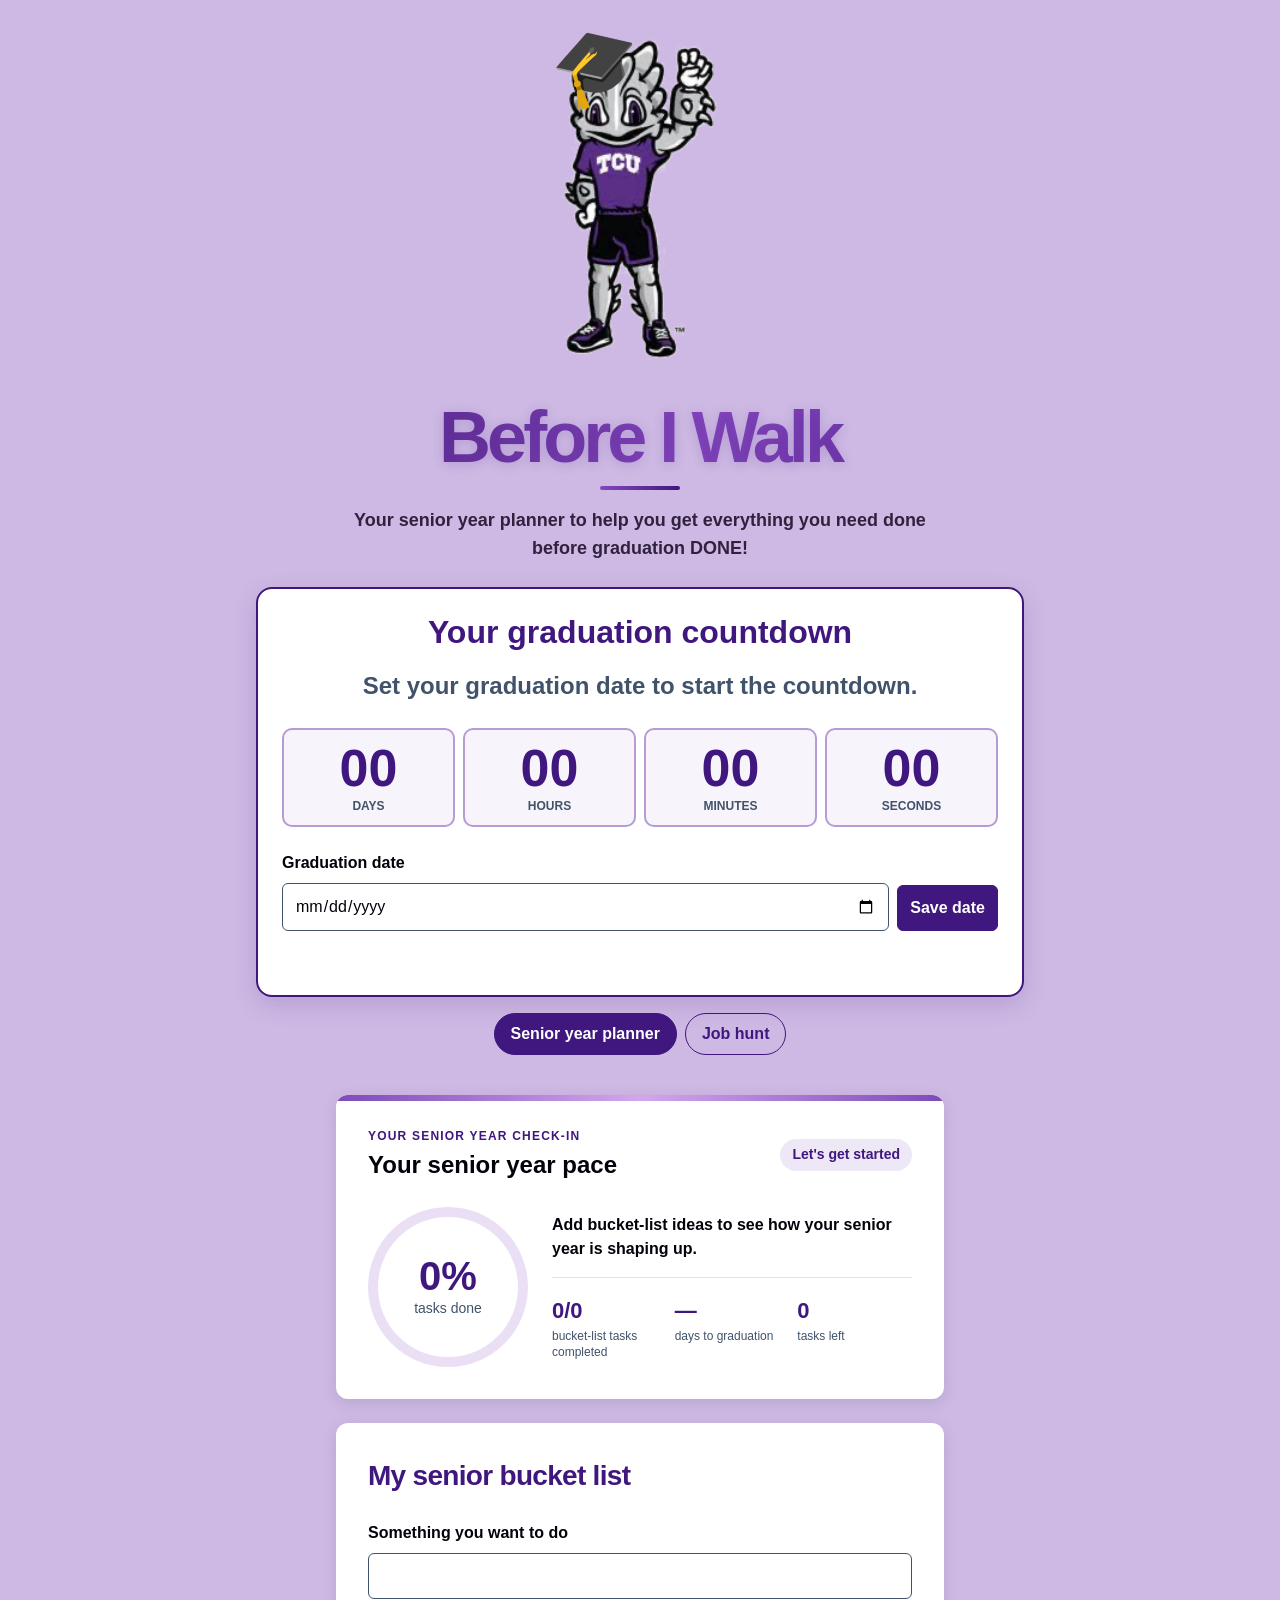
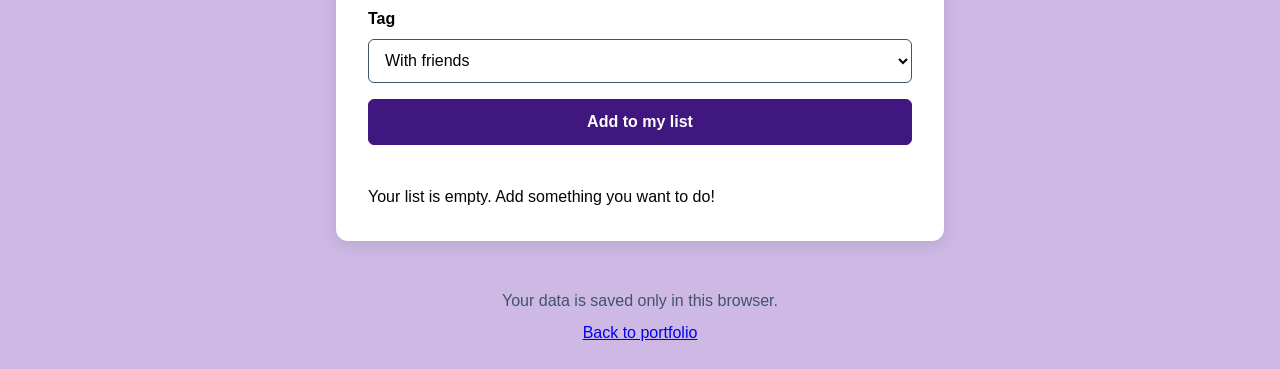
==== projects/project-zed/index.html @ 580577dc "Archive course projects and add Project Zed Co-authored-by: Copilot <223556219+Copilot@users.noreply" ====
<!DOCTYPE html>
<html lang="en">
<head>
    <meta charset="UTF-8">
    <meta name="viewport" content="width=device-width, initial-scale=1.0">
    <meta name="description" content="A countdown to graduation day.">
    <title>Before I Walk | Graduation Countdown</title>
    <link rel="stylesheet" href="css/styles.css">
    <script src="js/app.js" defer></script>
</head>
<body>
    <header class="site-header">
        <div class="super-frog">
            <img src="images/super-frog.png" alt="Super Frog wearing a graduation cap">
            <span class="graduation-cap" aria-hidden="true">🎓</span>
        </div>
        <h1>Before I Walk</h1>
        <p>Your senior year planner to help you get everything you need done before graduation DONE!</p>
    </header>

    <section class="countdown-card" aria-labelledby="countdown-title">
        <h2 id="countdown-title">Your graduation countdown</h2>
        <p id="countdown" class="countdown-message" aria-live="polite" aria-atomic="true">
            Set your graduation date to start the countdown.
        </p>
        <div class="countdown-clock" role="timer" aria-label="Time remaining until graduation" aria-live="off">
            <div class="countdown-unit">
                <span id="countdown-days" class="countdown-number">00</span>
                <span class="countdown-unit-label">days</span>
            </div>
            <div class="countdown-unit">
                <span id="countdown-hours" class="countdown-number">00</span>
                <span class="countdown-unit-label">hours</span>
            </div>
            <div class="countdown-unit">
                <span id="countdown-minutes" class="countdown-number">00</span>
                <span class="countdown-unit-label">minutes</span>
            </div>
            <div class="countdown-unit">
                <span id="countdown-seconds" class="countdown-number">00</span>
                <span class="countdown-unit-label">seconds</span>
            </div>
        </div>
        <form id="graduation-form" class="countdown-date-form">
            <label for="graduation-date">Graduation date</label>
            <input id="graduation-date" name="graduation-date" type="date" aria-describedby="form-message">
            <button type="submit">Save date</button>
        </form>
        <p id="form-message" class="form-message" aria-live="polite" aria-atomic="true"></p>
    </section>

    <nav class="site-nav" aria-label="Main navigation">
        <a class="is-current" href="index.html" aria-current="page">Senior year planner</a>
        <a href="applications.html">Job hunt</a>
    </nav>

    <main class="page-content">
        <section class="pace-card" aria-labelledby="pace-title">
            <div class="pace-heading">
                <div>
                    <p class="pace-eyebrow">YOUR SENIOR YEAR CHECK-IN</p>
                    <h2 id="pace-title">Your senior year pace</h2>
                </div>
                <span id="pace-label" class="pace-label">Let's get started</span>
            </div>
            <div class="pace-overview">
                <div
                    id="pace-progress"
                    class="pace-progress"
                    role="progressbar"
                    aria-label="Bucket-list tasks completed"
                    aria-valuemin="0"
                    aria-valuemax="100"
                    aria-valuenow="0"
                >
                    <div class="pace-progress-center">
                        <strong id="items-complete-percent">0%</strong>
                        <span>tasks done</span>
                    </div>
                </div>
                <div class="pace-details">
                    <p id="pace-message" class="pace-message" aria-live="polite" aria-atomic="true"></p>
                    <div class="pace-stats">
                        <div class="pace-stat">
                            <strong id="pace-task-count">0/0</strong>
                            <span>bucket-list tasks completed</span>
                        </div>
                        <div class="pace-stat">
                            <strong id="pace-days-left">—</strong>
                            <span>days to graduation</span>
                        </div>
                        <div class="pace-stat">
                            <strong id="pace-remaining">0</strong>
                            <span>tasks left</span>
                        </div>
                    </div>
                </div>
            </div>
        </section>

        <section class="bucket-list-card" aria-labelledby="bucket-list-title">
            <h2 id="bucket-list-title">My senior bucket list</h2>
            <form id="bucket-list-form">
                <label for="item-text">Something you want to do</label>
                <input id="item-text" name="item-text" type="text" maxlength="120" aria-describedby="form-message">

                <label for="item-tag">Tag</label>
                <select id="item-tag" name="item-tag" aria-describedby="form-message">
                    <option value="with-friends">With friends</option>
                    <option value="free">Free</option>
                    <option value="off-campus">Off campus</option>
                </select>

                <button type="submit">Add to my list</button>
            </form>
            <p id="list-status" class="list-status" aria-live="polite" aria-atomic="true"></p>
            <ul id="bucket-list" class="bucket-list" aria-label="Your bucket list"></ul>
        </section>
    </main>

    <footer class="site-footer">
        <p>Your data is saved only in this browser.</p>
        <p><a href="../../index.html">Back to portfolio</a></p>
    </footer>
</body>
</html>
---- projects/project-zed/css/styles.css ----
:root {
    --color-page: #ceb9e4;
    --color-surface: #ffffff;
    --color-text: #05000a;
    --color-muted: #40536b;
    --color-primary: #3f177e;
    --color-primary-hover: #220441;
    --color-error: #8b1e1e;
    --color-focus: #a33b00;
    --space-small: 0.5rem;
    --space-medium: 1rem;
    --space-large: 1.5rem;
    --space-card: 2rem;
}

* {
    box-sizing: border-box;
}



body {
    min-height: 100vh;
    margin: 0;
    display: flex;
    flex-direction: column;
    background: var(--color-page);
    color: var(--color-text);
    font-family: Arial, Helvetica, sans-serif;
    line-height: 1.5;
}

.site-header,
.site-footer {
    padding: var(--space-large) var(--space-medium);
    text-align: center;
}

.site-header {
    padding: var(--space-large) var(--space-medium);
}

/* NEW: Give Super Frog a large, centered place above the title. */
.super-frog {
    position: relative;
    width: 180px;
    margin: 0 auto var(--space-medium);
}

.super-frog img {
    display: block;
    width: 100%;
    height: auto;
}

/* NEW: Place the cap over Super Frog's head so he appears to be wearing it. */
.graduation-cap {
    position: absolute;
    top: 0.25rem;
    left: calc(28% - 3rem);
    z-index: 1;
    font-size: 4.5rem;
    line-height: 1;
    transform: rotate(-18deg);
}

.site-header h1 {
    margin: 0;
    color: var(--color-primary);
    background: linear-gradient(110deg, #321064, #8546bd 55%, #3f177e);
    background-clip: text;
    -webkit-text-fill-color: transparent;
    font-size: clamp(2.75rem, 8vw, 4.5rem);
    font-weight: 900;
    letter-spacing: -0.055em;
    line-height: 1.05;
    text-shadow: 0 0.125rem 0.75rem rgb(63 23 126 / 18%);
}

.site-header h1::after {
    display: block;
    width: 5rem;
    height: 0.25rem;
    margin: 0.625rem auto 0;
    border-radius: 999px;
    background: linear-gradient(90deg, #8546bd, #3f177e);
    content: "";
}

.site-header p,
.site-footer p {
    margin: var(--space-small) 0 0;
    color: var(--color-muted);
}

.site-header p {
    max-width: 38rem;
    margin: var(--space-medium) auto 0;
    color: #30223e;
    font-size: 1.125rem;
    font-weight: 600;
    line-height: 1.6;
}

.site-nav {
    display: flex;
    justify-content: center;
    gap: var(--space-small);
    padding: 0 var(--space-medium);
}

.site-nav a {
    padding: 0.5rem 1rem;
    border: 1px solid var(--color-primary);
    border-radius: 999px;
    color: var(--color-primary);
    font-weight: 700;
    text-decoration: none;
}

.site-nav a:hover,
.site-nav a.is-current {
    background: var(--color-primary);
    color: var(--color-surface);
}

.page-content {
    width: min(100% - 2rem, 38rem);
    margin: auto;
    padding: var(--space-medium) 0;
}

.countdown-card {
    width: min(100% - 2rem, 48rem);
    margin: 0 auto var(--space-medium);
    padding: var(--space-large);
    border: 2px solid var(--color-primary);
    border-radius: 1rem;
    background: var(--color-surface);
    box-shadow: 0 0.5rem 1.5rem rgb(63 23 126 / 16%);
    text-align: center;
}

.bucket-list-card {
    margin-top: var(--space-large);
    padding: var(--space-card);
    border-radius: 0.75rem;
    background: var(--color-surface);
    box-shadow: 0 0.25rem 1rem rgb(23 43 67 / 12%);
}

.pace-card {
    margin-top: var(--space-large);
    padding: var(--space-card);
    border-radius: 0.75rem;
    background: var(--color-surface);
    box-shadow: 0 0.25rem 1rem rgb(23 43 67 / 12%);
    overflow: hidden;
    position: relative;
}

.pace-card::before {
    position: absolute;
    top: 0;
    right: 0;
    left: 0;
    height: 0.375rem;
    background: linear-gradient(90deg, #7d4ab8, #d3a6ed, #7d4ab8);
    content: "";
}

.countdown-card h2 {
    margin: 0;
    color: var(--color-primary);
    font-size: 2rem;
    line-height: 1.2;
}

.countdown-message {
    margin: 0 0 var(--space-medium);
    color: var(--color-muted);
    font-size: 0.8125rem;
}

.countdown-clock {
    display: grid;
    grid-template-columns: repeat(4, minmax(0, 1fr));
    gap: var(--space-small);
    margin: 0 auto var(--space-large);
}

.countdown-unit {
    padding: 0.625rem 0.25rem;
    border: 2px solid #b79bd4;
    border-radius: 0.625rem;
    background: #f8f4fc;
}

.countdown-number,
.countdown-unit-label {
    display: block;
}

.countdown-number {
    color: var(--color-primary);
    font-size: clamp(1.75rem, 8vw, 3.25rem);
    font-weight: 700;
    font-variant-numeric: tabular-nums;
    line-height: 1.1;
}

.countdown-unit-label {
    color: var(--color-muted);
    font-size: 0.75rem;
    font-weight: 700;
    text-transform: uppercase;
}

.countdown-date-form {
    grid-template-columns: minmax(0, 1fr) auto;
    align-items: end;
    text-align: left;
}

.countdown-date-form label {
    grid-column: 1 / -1;
}

.countdown-date-form button {
    margin-top: 0;
}

.bucket-list-card h2 {
    margin: 0 0 var(--space-large);
    color: var(--color-primary);
    font-size: 1.75rem;
    font-weight: 800;
    letter-spacing: -0.025em;
}

.pace-card h2 {
    margin: 0;
    font-size: 1.5rem;
}

.pace-heading {
    display: flex;
    align-items: center;
    justify-content: space-between;
    gap: var(--space-medium);
}

.pace-eyebrow {
    margin: 0 0 0.125rem;
    color: var(--color-primary);
    font-size: 0.75rem;
    font-weight: 700;
    letter-spacing: 0.1em;
}

.pace-label {
    flex: 0 0 auto;
    padding: 0.35rem 0.75rem;
    border-radius: 999px;
    background: #eee7f6;
    color: var(--color-primary);
    font-size: 0.875rem;
    font-weight: 700;
}

.pace-overview {
    display: grid;
    grid-template-columns: 10rem minmax(0, 1fr);
    align-items: center;
    gap: var(--space-large);
    margin-top: var(--space-large);
}

.pace-progress {
    display: grid;
    width: 10rem;
    aspect-ratio: 1;
    place-items: center;
    border-radius: 50%;
    background: conic-gradient(
        var(--color-primary) var(--pace-progress, 0%),
        #eadff4 var(--pace-progress, 0%)
    );
}

.pace-progress-center {
    display: flex;
    width: calc(100% - 1.25rem);
    aspect-ratio: 1;
    flex-direction: column;
    align-items: center;
    justify-content: center;
    border-radius: 50%;
    background: var(--color-surface);
}

.pace-progress-center strong {
    color: var(--color-primary);
    font-size: 2.5rem;
    line-height: 1.1;
}

.pace-progress-center span {
    color: var(--color-muted);
    font-size: 0.875rem;
}

.pace-details {
    min-width: 0;
}

.countdown-message {
    margin: var(--space-medium) 0 var(--space-large);
    font-size: 1.5rem;
    font-weight: 700;
}

.pace-message {
    min-height: 3em;
    margin: 0 0 var(--space-medium);
    font-size: 1rem;
    font-weight: 700;
}

.pace-stats {
    display: grid;
    grid-template-columns: repeat(3, minmax(0, 1fr));
    gap: var(--space-small);
    padding-top: var(--space-medium);
    border-top: 1px solid #e7deef;
}

.pace-stat {
    display: flex;
    flex-direction: column;
    gap: 0.125rem;
}

.pace-stat strong {
    color: var(--color-primary);
    font-size: 1.375rem;
}

.pace-stat span {
    color: var(--color-muted);
    font-size: 0.75rem;
    line-height: 1.3;
}

form {
    display: grid;
    gap: var(--space-small);
}

label {
    font-weight: 700;
}

input,
select,
textarea,
button {
    min-height: 2.75rem;
    padding: 0.625rem 0.75rem;
    border: 1px solid var(--color-muted);
    border-radius: 0.375rem;
    font: inherit;
}

input {
    background: var(--color-surface);
    color: var(--color-text);
}

select {
    background: var(--color-surface);
    color: var(--color-text);
}

button {
    margin-top: var(--space-small);
    border-color: var(--color-primary);
    background: var(--color-primary);
    color: var(--color-surface);
    font-weight: 700;
    cursor: pointer;
}

button:hover {
    border-color: var(--color-primary-hover);
    background: var(--color-primary-hover);
}

/* Keep the keyboard focus easy to spot on every interactive control. */
:focus-visible {
    outline: 3px solid var(--color-focus);
    outline-offset: 3px;
}

.form-message {
    min-height: 1.5em;
    margin: var(--space-medium) 0 0;
    color: var(--color-error);
}

.list-status {
    min-height: 1.5em;
    margin: var(--space-medium) 0 0;
    color: var(--color-muted);
}

.bucket-list {
    display: grid;
    gap: var(--space-small);
    margin: 0;
    padding: 0;
    list-style: none;
}

.bucket-list-item {
    display: grid;
    grid-template-columns: auto 1fr auto;
    align-items: center;
    gap: var(--space-medium);
    padding: var(--space-medium);
    border: 1px solid var(--color-muted);
    border-radius: 0.375rem;
}

/* NEW: Keep each bucket-list completion checkbox easy to see and use. */
.bucket-checkbox {
    width: 1.25rem;
    height: 1.25rem;
    min-height: auto;
    margin: 0;
    padding: 0;
    accent-color: var(--color-primary);
}

.bucket-item-name {
    margin: 0;
    overflow-wrap: anywhere;
}

.bucket-item-name.is-done {
    text-decoration: line-through;
}

.item-tag {
    flex: 0 0 auto;
    padding: 0.125rem 0.5rem;
    border-radius: 999px;
    background: var(--color-page);
    color: var(--color-text);
    font-size: 0.875rem;
    font-weight: 700;
}

.site-footer {
    margin-top: auto;
}

.applications-intro,
.application-form-card,
.application-list-card {
    padding: var(--space-card);
    border-radius: 0.75rem;
    background: var(--color-surface);
    box-shadow: 0 0.25rem 1rem rgb(23 43 67 / 12%);
}

.application-form-card,
.application-list-card {
    margin-top: var(--space-large);
}

.applications-intro h2,
.application-form-card h2,
.application-list-card h2 {
    margin: 0 0 var(--space-small);
    font-size: 1.5rem;
}

.applications-intro h2 {
    color: var(--color-primary);
    font-size: 1.75rem;
    font-weight: 800;
    letter-spacing: -0.025em;
}

.applications-intro p {
    margin: 0;
    color: var(--color-muted);
}

.application-stats {
    display: grid;
    grid-template-columns: repeat(5, minmax(0, 1fr));
    gap: var(--space-small);
    margin-top: var(--space-medium);
}

.application-stat {
    padding: var(--space-medium);
    border-radius: 0.5rem;
    text-align: center;
}

.application-stat strong {
    display: block;
    color: var(--color-primary);
    font-size: 1.75rem;
}

.application-stat span {
    display: block;
    font-size: 0.875rem;
}

.application-controls {
    display: grid;
    grid-template-columns: minmax(0, 1fr) minmax(10rem, 0.55fr);
    gap: var(--space-medium);
    margin: var(--space-medium) 0;
}

.application-controls label {
    display: grid;
    gap: var(--space-small);
}

.application-form {
    grid-template-columns: repeat(2, minmax(0, 1fr));
}

.application-form .form-field {
    display: grid;
    gap: var(--space-small);
}

.application-form .form-field-wide,
.application-form button {
    grid-column: 1 / -1;
}

.application-list {
    display: grid;
    gap: var(--space-medium);
    margin: 0;
    padding: 0;
    list-style: none;
}

.application-item {
    padding: var(--space-medium);
    border: 1px solid #b8a5cf;
    border-radius: 0.5rem;
}

.application-item-header {
    display: flex;
    align-items: flex-start;
    justify-content: space-between;
    gap: var(--space-medium);
}

.application-item h3 {
    margin: 0;
    overflow-wrap: anywhere;
}

.application-company {
    margin: 0.125rem 0 var(--space-small);
    color: var(--color-muted);
}

.application-status {
    flex: 0 0 auto;
    padding: 0.2rem 0.6rem;
    border-radius: 999px;
    background: #eee7f6;
    color: var(--color-primary);
    font-size: 0.875rem;
    font-weight: 700;
}

.application-status.status-interviewing {
    background: #fff1cc;
    color: #654500;
}

.application-status.status-accepted {
    background: #e2f5e8;
    color: #14552b;
}

.application-status.status-denied {
    background: #fbe6e6;
    color: #7a2020;
}

.application-meta,
.application-notes {
    margin: var(--space-small) 0 0;
    overflow-wrap: anywhere;
}

.application-reminder {
    color: var(--color-error);
    font-weight: 700;
}

.application-item-actions {
    display: flex;
    align-items: end;
    gap: var(--space-small);
    margin-top: var(--space-medium);
}

.application-item-actions label {
    display: grid;
    flex: 1;
    gap: var(--space-small);
}

.application-item-actions button {
    margin-top: 0;
    border-color: var(--color-error);
    background: var(--color-surface);
    color: var(--color-error);
}

.application-item-actions button:hover {
    background: #fff0f0;
}

.application-empty {
    padding: var(--space-medium);
    border: 1px dashed #b8a5cf;
    border-radius: 0.5rem;
    color: var(--color-muted);
    text-align: center;
}

@media (max-width: 30rem) {
    .pace-card,
    .bucket-list-card,
    .applications-intro,
    .application-form-card,
    .application-list-card {
        padding: var(--space-large);
    }

    .application-stats {
        grid-template-columns: repeat(2, minmax(0, 1fr));
    }

    .application-controls,
    .application-form {
        grid-template-columns: 1fr;
    }

    .countdown-card {
        padding: var(--space-medium);
    }

    .countdown-clock {
        gap: 0.375rem;
    }

    .countdown-unit {
        padding: 0.5rem 0.125rem;
    }

    .countdown-unit-label {
        font-size: 0.625rem;
    }

    .countdown-date-form {
        grid-template-columns: 1fr;
    }

    .countdown-date-form label {
        grid-column: auto;
    }

    .pace-heading {
        align-items: flex-start;
        flex-direction: column;
    }

    .pace-overview {
        grid-template-columns: 1fr;
        justify-items: center;
        gap: var(--space-medium);
    }

    .pace-details {
        width: 100%;
    }

    .pace-message {
        text-align: center;
    }

    .application-form .form-field-wide,
    .application-form button {
        grid-column: auto;
    }

    .application-item-header,
    .application-item-actions {
        align-items: stretch;
        flex-direction: column;
    }
}
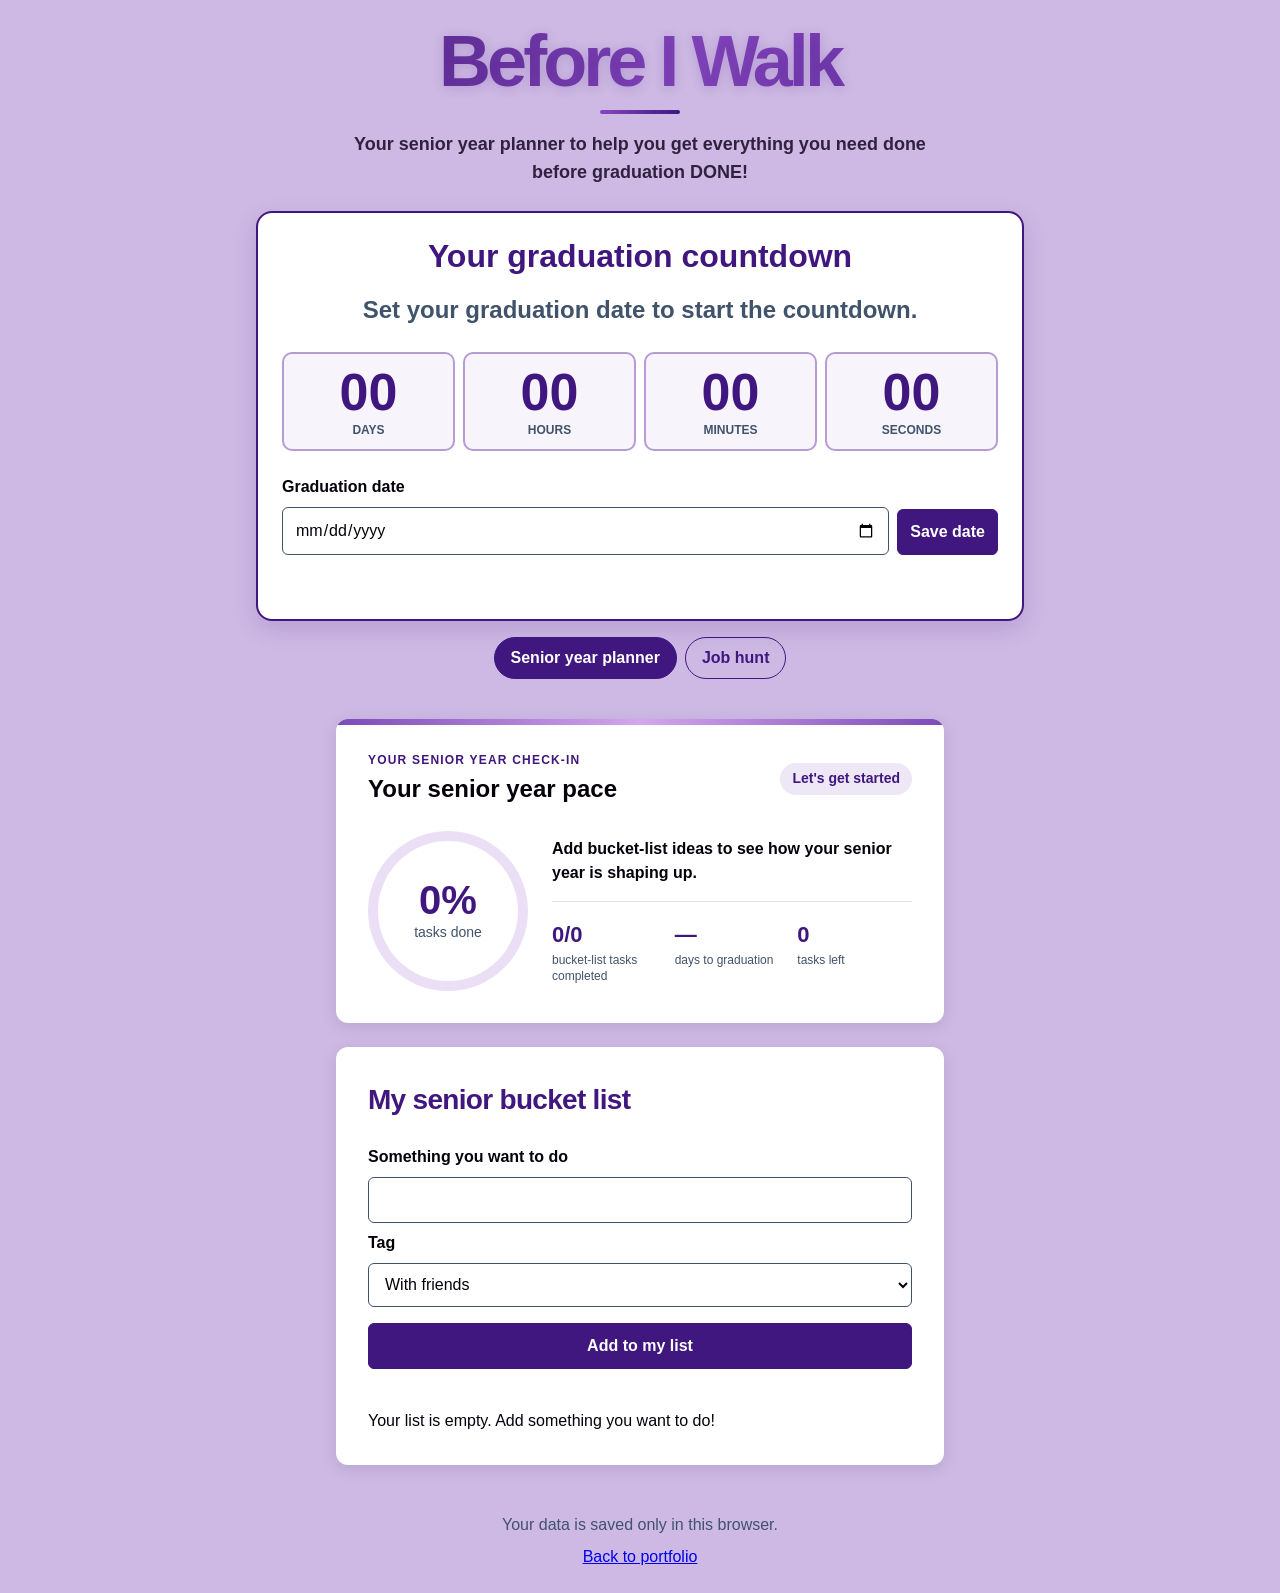
==== commit bc461210: "u" ====
--- a/projects/project-zed/index.html
+++ b/projects/project-zed/index.html
@@ -10,10 +10,6 @@
 </head>
 <body>
     <header class="site-header">
-        <div class="super-frog">
-            <img src="images/super-frog.png" alt="Super Frog wearing a graduation cap">
-            <span class="graduation-cap" aria-hidden="true">🎓</span>
-        </div>
         <h1>Before I Walk</h1>
         <p>Your senior year planner to help you get everything you need done before graduation DONE!</p>
     </header>
--- a/projects/project-zed/css/styles.css
+++ b/projects/project-zed/css/styles.css
@@ -40,30 +40,6 @@
     padding: var(--space-large) var(--space-medium);
 }
 
-/* NEW: Give Super Frog a large, centered place above the title. */
-.super-frog {
-    position: relative;
-    width: 180px;
-    margin: 0 auto var(--space-medium);
-}
-
-.super-frog img {
-    display: block;
-    width: 100%;
-    height: auto;
-}
-
-/* NEW: Place the cap over Super Frog's head so he appears to be wearing it. */
-.graduation-cap {
-    position: absolute;
-    top: 0.25rem;
-    left: calc(28% - 3rem);
-    z-index: 1;
-    font-size: 4.5rem;
-    line-height: 1;
-    transform: rotate(-18deg);
-}
-
 .site-header h1 {
     margin: 0;
     color: var(--color-primary);
